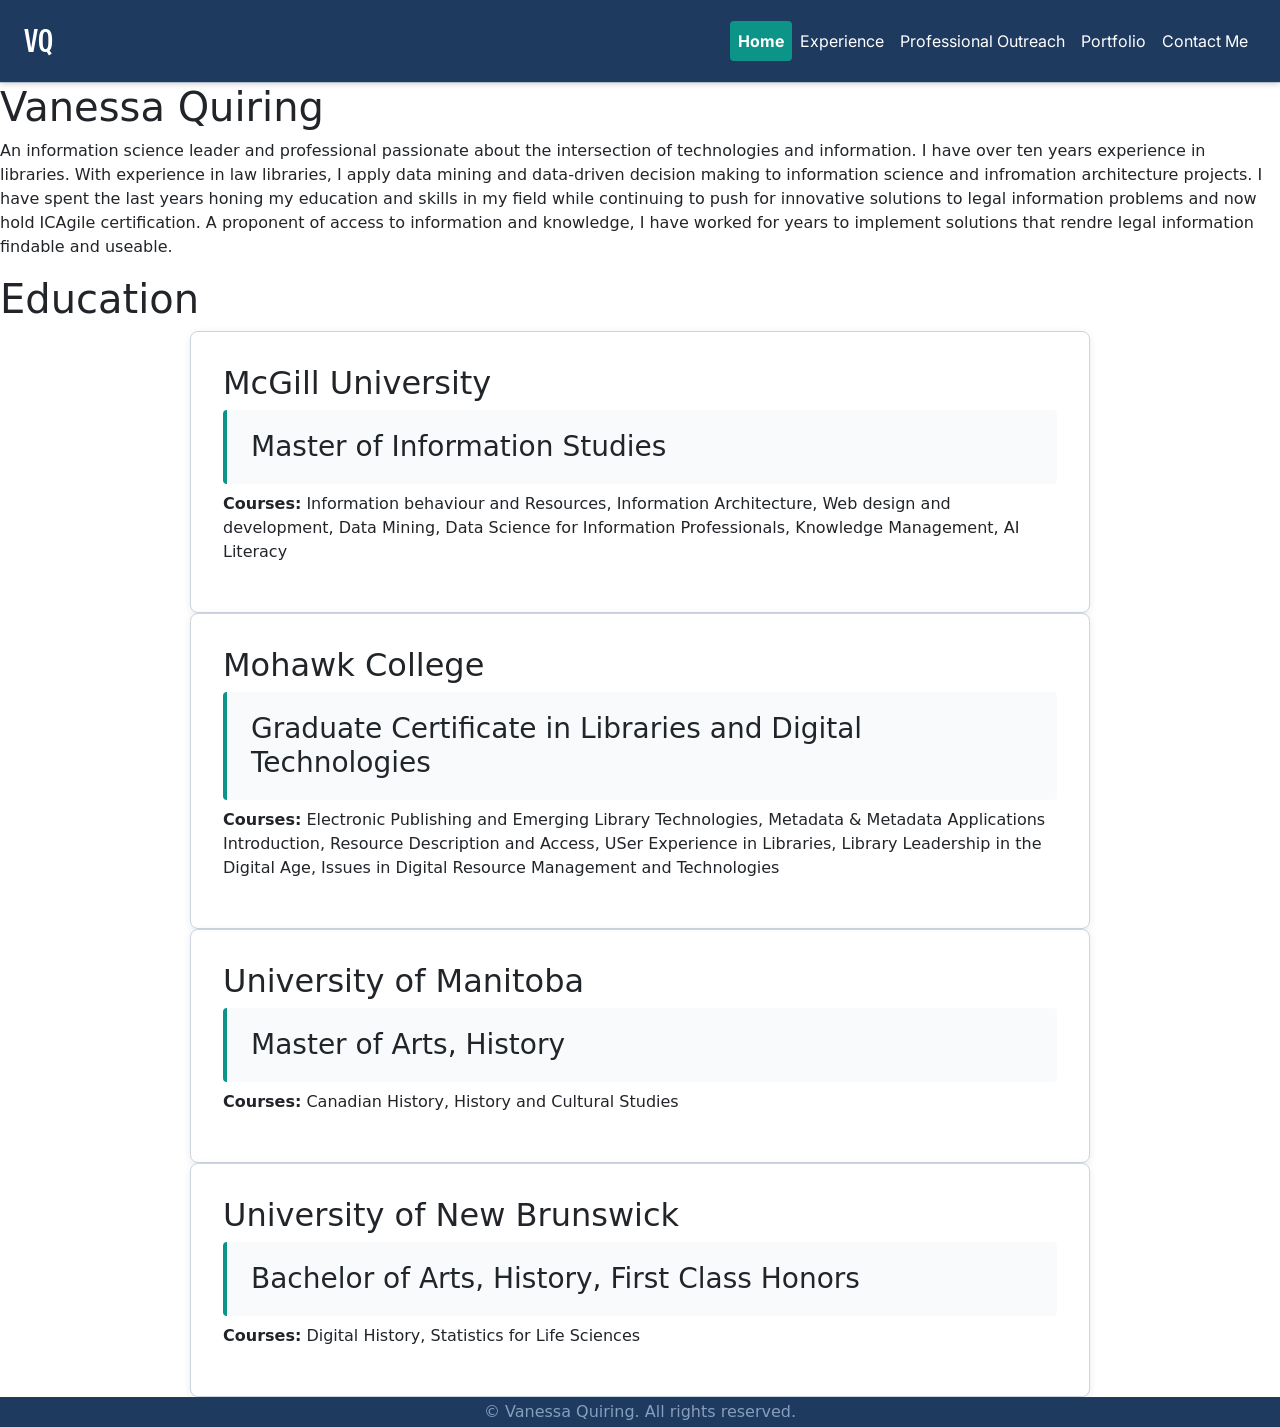
==== about.html @ 0965ce67 "Update about.html" ====
<!DOCTYPE html>
<html lang="en">
<head>
    <meta charset="utf-8">
    <meta name="viewport" content="width=device-width, initial-scale=1.0">
    <title>Vanessa Quiring</title>
    <!--link for bootstrap 5-->
    <link href="https://cdn.jsdelivr.net/npm/bootstrap@5.3.3/dist/css/bootstrap.min.css" rel="stylesheet">
    <link rel="stylesheet" href="../Assets/css/mystyle1.css">
    <link rel="preconnect" href="https://fonts.googleapis.com">
    <link rel="preconnect" href="https://fonts.gstatic.com" crossorigin>
    <link href="https://fonts.googleapis.com/css2?family=Special+Gothic+Condensed+One&display=swap" rel="stylesheet">
    <link href="https://fonts.googleapis.com/css2?family=Inter:wght@400;700&display=swap" rel="stylesheet">
</head>
<body class="main-body">
<!-- aria-label added in for accessibility readers-->
    <header class="header-bar">
  <nav class="navbar navbar-expand-lg navbar-dark main-navbar" aria-label="Main navigation">
    <!-- Logo and name -->
    <a class="navbar-brand navbar-name d-flex align-items-center" href="about.html">VQ</a>

    <!-- Toggle button for smaller screens to open hamburger menu-->
    <button class="navbar-toggler ms-auto" type="button"
            data-bs-toggle="collapse" data-bs-target="#navbarNav"
            aria-controls="navbarNav" aria-expanded="false"
            aria-label="Toggle navigation">
      <span class="navbar-toggler-icon"></span>
    </button>

    <!-- Navigation links -->
    <div class="collapse navbar-collapse" id="navbarNav">
      <ul class="navbar-nav ms-auto">
        <li class="nav-item">
          <a class="nav-link active" aria-current="page" href="about.html">Home</a>
        </li>
        <li class="nav-item">
          <a class="nav-link" href="experience.html">Experience</a>
        </li>
        <li class="nav-item">
          <a class="nav-link" href="professionaloutreach.html">Professional Outreach</a>
        </li>
        <li class="nav-item">
          <a class="nav-link" href="portfolio.html">Portfolio</a>
        </li>
        <li class="nav-item">
          <a class="nav-link" href="contact.html">Contact Me</a>
        </li>
      </ul>
    </div>
  </nav>
</header>
    <div class="main-text">
    <h1 class="section-title">Vanessa Quiring</h1>
    <div class="about">
        <p>An information science leader and professional passionate about the intersection of technologies and information. 
            I have over ten years experience in libraries. With experience in law libraries, I apply data mining and data-driven
            decision making to information science and infromation architecture projects. I have spent the last years honing my
            education and skills in my field while continuing to push for innovative solutions to legal information problems and now hold ICAgile certification. A proponent
            of access to information and knowledge, I have worked for years to implement solutions that rendre legal information findable
            and useable.
        </p>
    </div>
    <h1 class="section-title">Education</h1>
    <div class="chronology">
        <div class="chronology-item">
         <div class="chronology-content">
            <h2 class="institution">McGill University</h2>
            <div class="text-description">
                <h3 class="degree">Master of Information Studies</h3>
                <p class="courses">
                    <strong>Courses:</strong> Information behaviour and Resources, Information Architecture, Web design and development, Data Mining, Data Science for Information Professionals, Knowledge Management, AI Literacy
                </p>
            </div>
         </div>
    </div>
    <div class="chronology-item">
        <div class="chronology-content">
            <h2 class="institution">Mohawk College</h2>
            <div class="text-description">
                <h3 class="degree">Graduate Certificate in Libraries and Digital Technologies</h3>
                <p class="courses">
                    <strong>Courses:</strong> Electronic Publishing and Emerging Library Technologies, Metadata & Metadata Applications Introduction, Resource Description and Access, USer Experience in Libraries, Library Leadership in the Digital Age, Issues in Digital Resource Management and Technologies
                </p>
            </div>
        </div>
    </div>
    <div class="chronology-item">
        <div class="chronology-content">
            <h2 class="institution">University of Manitoba</h2>
            <div class="text-description">
                <h3 class="degree">Master of Arts, History</h3>
                <p class="courses">
                    <strong>Courses:</strong> Canadian History, History and Cultural Studies
            </div>
        </div>
    </div>
    <div class="chronology-item">
        <div class="chronology-content">
            <h2 class="institution">University of New Brunswick</h2>
            <div class="text-description">
                <h3 class="degree">Bachelor of Arts, History, First Class Honors</h3>
                <p class="courses">
                    <strong>Courses:</strong> Digital History, Statistics for Life Sciences
            </div>
        </div>
    </div>
    </div>
<!--Adding in a footer with a copyright mention-->
    <footer class="footer">© Vanessa Quiring. All rights reserved.</footer>
<!--bootstrap 5 bundle for JS so toggle works for hamburger menu--> 
    <script src="https://cdn.jsdelivr.net/npm/bootstrap@5.3.3/dist/js/bootstrap.bundle.min.js"></script>
</body>
</html>
---- Assets/css/mystyle1.css ----
/* To define the colours so it is easier to recall them throughhout the site if changes are made */

:root {
  --color-primary: #1E3A5F;
  --color-primary-dark: #11223A;
  --color-accent: #0D9488;
  --color-text: #0F172A;
  --color-muted: #879ebd;
  --color-bg: #F8FAFC;
  --color-bg-alt: rgb(176, 179, 184);
  --color-border: #CBD5E1;
  --color-white: #FFFFFF;

  --font-base: "Inter", sans-serif;
  --font-heading: "Special Gothic Condensed One", sans-serif;
}

/* Reset default browser spacing */
body {
  margin: 0;
  padding: 0
}

/* Main page wrapper */
.container {
  width: 80%;
  margin: 0, auto;
}


.header-bar {
  background-color: var(--color-bg);
  border-bottom: 1px solid var(--color-border);
}

/* Main navigation bar */
.main-navbar {
  background-color: var(--color-primary);
  padding: 0.75rem 1.5rem;
  box-shadow: 0 2px 6px rgba(15, 23, 42, 0.2);
}

/* Brand name */
.navbar-name {
  font-family: var(--font-heading);
  font-size: 2rem;
  letter-spacing: 0.01em;
  color: var(--color-white);
}

.navbar-name:hover {
  color: var(--color-accent);
}

/* Links */
.main-navbar .nav-link {
  font-family: var(--font-base);
  font-weight: 400;
  color: var(--color-white);
  padding: 0.5rem 1rem;
  border-radius: 4px;
  transition: background-color 0.2s ease, color 0.2s ease;
}

.main-navbar .nav-link:hover,
.main-navbar .nav-link:focus {
  background-color: var(--color-primary-dark);
  color: var(--color-white);
}

/* Current page */
.main-navbar .nav-link.active {
  background-color: var(--color-accent);
  color: var(--color-white);
  font-weight: 700;
}

/* Mobile menu button */
.main-navbar .navbar-toggler {
  border-color: rgba(255, 255, 255, 0.5);
}

.main-navbar .navbar-toggler-icon {
  filter: invert(1);
}

/* Trying to alternate the colours on the sections throughout the site */
section {
  background-color: var(--color-bg);
  color: var(--color-text);
  padding: 4rem 0;
}

section:nth-of-type(even) {
  background-color: var(--color-bg-alt);
}

/* Chronology container */
.chronology-item {
  display: flex;
  flex-direction: column;
  gap: 1.5rem;
  max-width: 900px;
  margin: 0 auto;
  padding: 2rem;
  background-color: var(--color-white);
  border: 1px solid var(--color-border);
  border-radius: 8px;
  box-shadow: 0 2px 8px rgba(15, 23, 42, 0.08);
}

.degree {
  padding: 1.25rem 1.5rem;
  background-color: var(--color-bg);
  border-left: 4px solid var(--color-accent);
  border-radius: 4px;
}
.footer {
  text-align: center;
  padding: 3px;
  background-color: var(--color-primary);
  color: var(--color-muted);
}
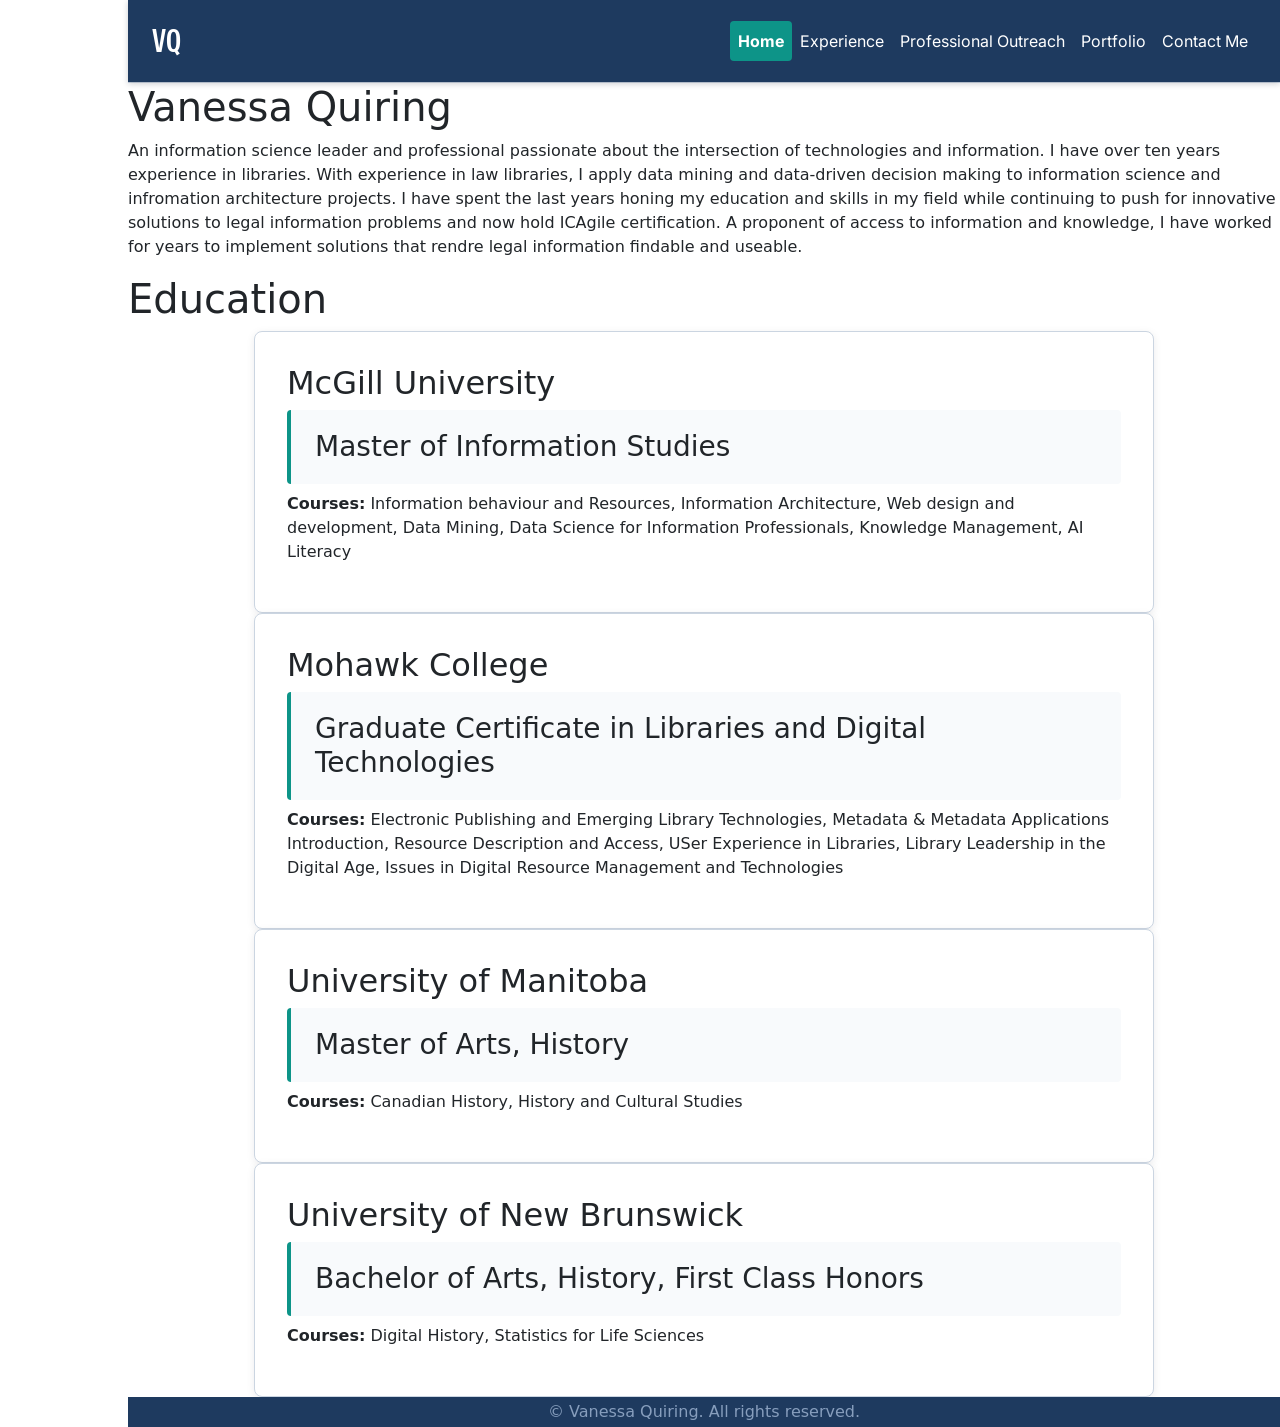
==== commit c807cc5c: "Update about.html" ====
--- a/about.html
+++ b/about.html
@@ -15,28 +15,28 @@
 <body class="main-body">
 <!-- aria-label added in for accessibility readers-->
     <header class="header-bar">
-  <nav class="navbar navbar-expand-lg navbar-dark main-navbar" aria-label="Main navigation">
+    <nav class="navbar navbar-expand-lg navbar-dark main-navbar" aria-label="Main navigation">
     <!-- Logo and name -->
-    <a class="navbar-brand navbar-name d-flex align-items-center" href="about.html">VQ</a>
+     <a class="navbar-brand navbar-name d-flex align-items-center" href="about.html">VQ</a>
 
     <!-- Toggle button for smaller screens to open hamburger menu-->
-    <button class="navbar-toggler ms-auto" type="button"
+        <button class="navbar-toggler ms-auto" type="button"
             data-bs-toggle="collapse" data-bs-target="#navbarNav"
             aria-controls="navbarNav" aria-expanded="false"
             aria-label="Toggle navigation">
-      <span class="navbar-toggler-icon"></span>
-    </button>
+         <span class="navbar-toggler-icon"></span>
+        </button>
 
     <!-- Navigation links -->
-    <div class="collapse navbar-collapse" id="navbarNav">
-      <ul class="navbar-nav ms-auto">
-        <li class="nav-item">
-          <a class="nav-link active" aria-current="page" href="about.html">Home</a>
-        </li>
-        <li class="nav-item">
-          <a class="nav-link" href="experience.html">Experience</a>
-        </li>
-        <li class="nav-item">
+        <div class="collapse navbar-collapse" id="navbarNav">
+        <ul class="navbar-nav ms-auto">
+          <li class="nav-item">
+            <a class="nav-link active" aria-current="page" href="about.html">Home</a>
+            </li>
+            <li class="nav-item">
+             <a class="nav-link" href="experience.html">Experience</a>
+            </li>
+            <li class="nav-item">
           <a class="nav-link" href="professionaloutreach.html">Professional Outreach</a>
         </li>
         <li class="nav-item">
@@ -50,31 +50,31 @@
   </nav>
 </header>
     <div class="main-text">
-    <h1 class="section-title">Vanessa Quiring</h1>
-    <div class="about">
-        <p>An information science leader and professional passionate about the intersection of technologies and information. 
+        <h1 class="section-title">Vanessa Quiring</h1>
+        <div class="about">
+         <p>An information science leader and professional passionate about the intersection of technologies and information. 
             I have over ten years experience in libraries. With experience in law libraries, I apply data mining and data-driven
             decision making to information science and infromation architecture projects. I have spent the last years honing my
             education and skills in my field while continuing to push for innovative solutions to legal information problems and now hold ICAgile certification. A proponent
             of access to information and knowledge, I have worked for years to implement solutions that rendre legal information findable
             and useable.
-        </p>
-    </div>
-    <h1 class="section-title">Education</h1>
-    <div class="chronology">
-        <div class="chronology-item">
-         <div class="chronology-content">
-            <h2 class="institution">McGill University</h2>
-            <div class="text-description">
+         </p>
+        </div>
+        <h1 class="section-title">Education</h1>
+        <div class="chronology">
+            <div class="chronology-item">
+             <div class="chronology-content">
+             <h2 class="institution">McGill University</h2>
+                <div class="text-description">
                 <h3 class="degree">Master of Information Studies</h3>
-                <p class="courses">
+                    <p class="courses">
                     <strong>Courses:</strong> Information behaviour and Resources, Information Architecture, Web design and development, Data Mining, Data Science for Information Professionals, Knowledge Management, AI Literacy
-                </p>
+                    </p>
+                </div>
+             </div>
             </div>
-         </div>
-    </div>
-    <div class="chronology-item">
-        <div class="chronology-content">
+            <div class="chronology-item">
+             <div class="chronology-content">
             <h2 class="institution">Mohawk College</h2>
             <div class="text-description">
                 <h3 class="degree">Graduate Certificate in Libraries and Digital Technologies</h3>
@@ -103,7 +103,7 @@
                     <strong>Courses:</strong> Digital History, Statistics for Life Sciences
             </div>
         </div>
-    </div>
+        </div>
     </div>
 <!--Adding in a footer with a copyright mention-->
     <footer class="footer">© Vanessa Quiring. All rights reserved.</footer>
--- a/Assets/css/mystyle1.css
+++ b/Assets/css/mystyle1.css
@@ -27,6 +27,10 @@
   margin: 0, auto;
 }
 
+.main-body {
+  width:auto;
+  margin-left: 10%;
+}
 
 .header-bar {
   background-color: var(--color-bg);
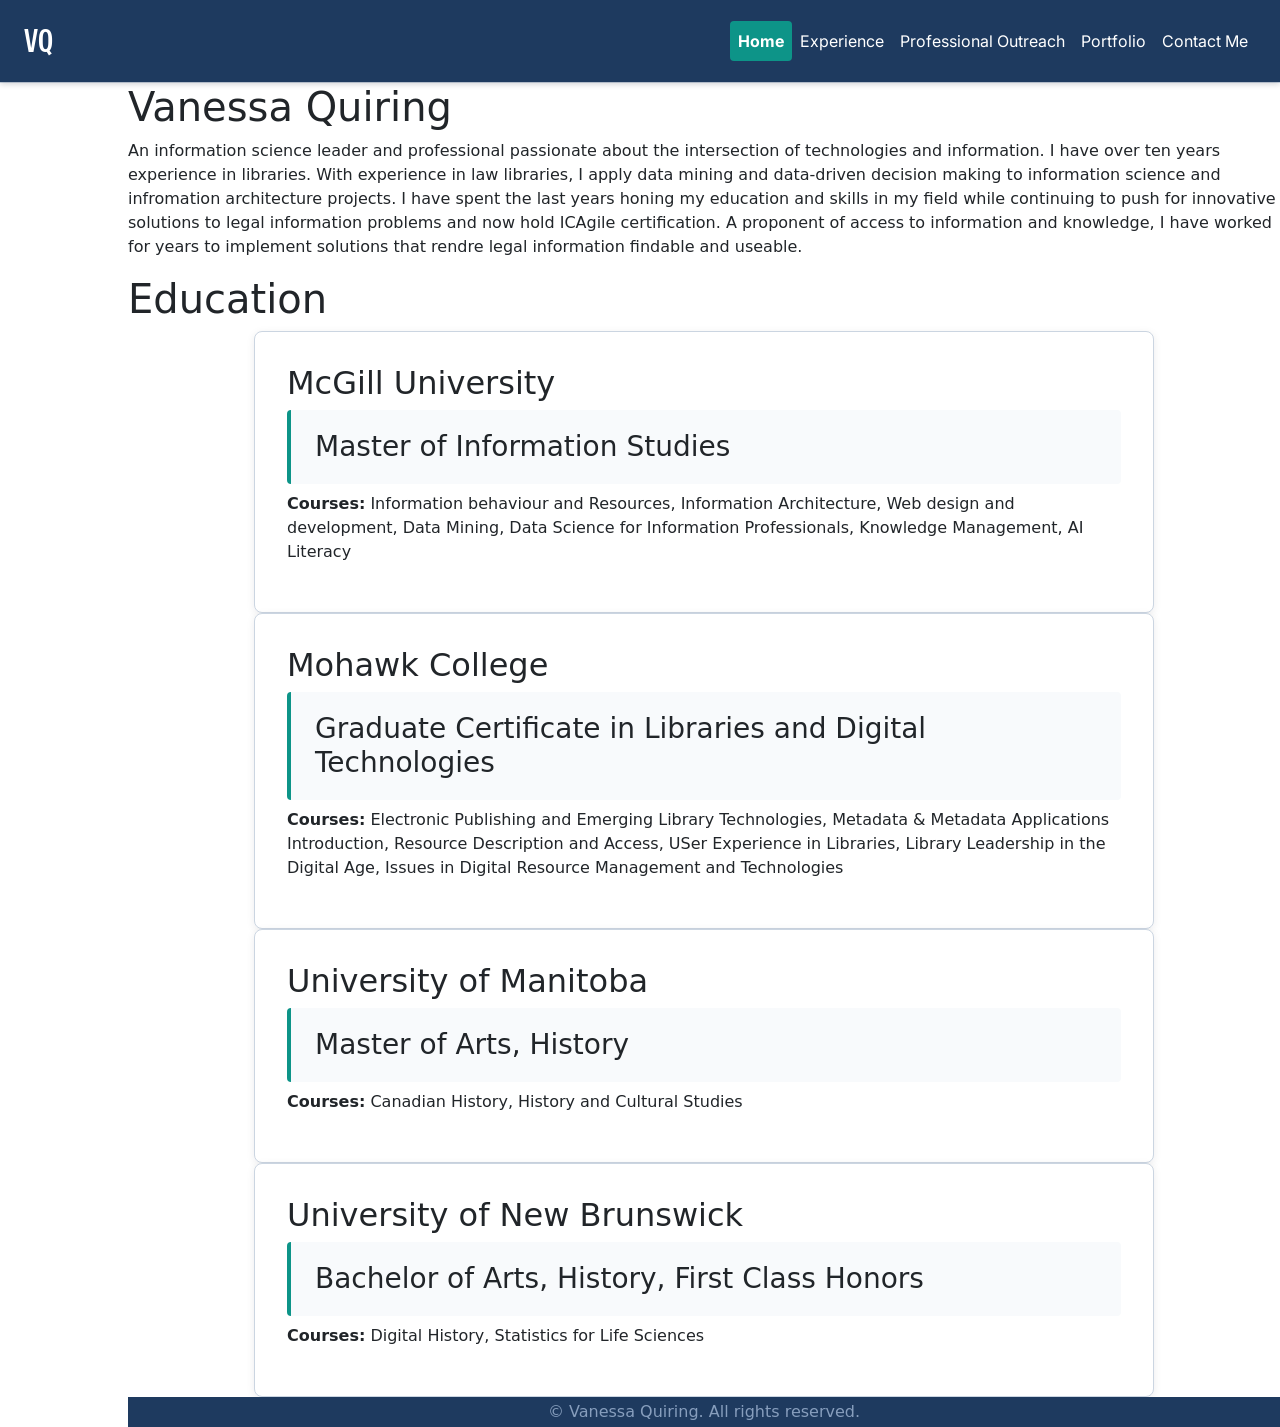
==== commit 2eb8e29b: "Update about.html" ====
--- a/about.html
+++ b/about.html
@@ -12,9 +12,9 @@
     <link href="https://fonts.googleapis.com/css2?family=Special+Gothic+Condensed+One&display=swap" rel="stylesheet">
     <link href="https://fonts.googleapis.com/css2?family=Inter:wght@400;700&display=swap" rel="stylesheet">
 </head>
-<body class="main-body">
+<body>
 <!-- aria-label added in for accessibility readers-->
-    <header class="header-bar">
+<header class="header-bar">
     <nav class="navbar navbar-expand-lg navbar-dark main-navbar" aria-label="Main navigation">
     <!-- Logo and name -->
      <a class="navbar-brand navbar-name d-flex align-items-center" href="about.html">VQ</a>
@@ -49,33 +49,33 @@
     </div>
   </nav>
 </header>
-    <div class="main-text">
-        <h1 class="section-title">Vanessa Quiring</h1>
-        <div class="about">
-         <p>An information science leader and professional passionate about the intersection of technologies and information. 
+<div class="main-text">
+    <h1 class="section-title">Vanessa Quiring</h1>
+    <div class="about">
+        <p>An information science leader and professional passionate about the intersection of technologies and information. 
             I have over ten years experience in libraries. With experience in law libraries, I apply data mining and data-driven
             decision making to information science and infromation architecture projects. I have spent the last years honing my
             education and skills in my field while continuing to push for innovative solutions to legal information problems and now hold ICAgile certification. A proponent
             of access to information and knowledge, I have worked for years to implement solutions that rendre legal information findable
             and useable.
          </p>
-        </div>
-        <h1 class="section-title">Education</h1>
+    </div>
+    <h1 class="section-title">Education</h1>
         <div class="chronology">
             <div class="chronology-item">
-             <div class="chronology-content">
-             <h2 class="institution">McGill University</h2>
+            <div class="chronology-content">
+            <h2 class="institution">McGill University</h2>
                 <div class="text-description">
-                <h3 class="degree">Master of Information Studies</h3>
-                    <p class="courses">
+            <h3 class="degree">Master of Information Studies</h3>
+            <p class="courses">
                     <strong>Courses:</strong> Information behaviour and Resources, Information Architecture, Web design and development, Data Mining, Data Science for Information Professionals, Knowledge Management, AI Literacy
-                    </p>
+            </p>
                 </div>
-             </div>
             </div>
-            <div class="chronology-item">
-             <div class="chronology-content">
-            <h2 class="institution">Mohawk College</h2>
+        </div>
+    <div class="chronology-item">
+        <div class="chronology-content">
+        <h2 class="institution">Mohawk College</h2>
             <div class="text-description">
                 <h3 class="degree">Graduate Certificate in Libraries and Digital Technologies</h3>
                 <p class="courses">
@@ -91,6 +91,7 @@
                 <h3 class="degree">Master of Arts, History</h3>
                 <p class="courses">
                     <strong>Courses:</strong> Canadian History, History and Cultural Studies
+                </p>
             </div>
         </div>
     </div>
@@ -101,10 +102,12 @@
                 <h3 class="degree">Bachelor of Arts, History, First Class Honors</h3>
                 <p class="courses">
                     <strong>Courses:</strong> Digital History, Statistics for Life Sciences
+                </p>
             </div>
         </div>
-        </div>
     </div>
+
+</div>
 <!--Adding in a footer with a copyright mention-->
     <footer class="footer">© Vanessa Quiring. All rights reserved.</footer>
 <!--bootstrap 5 bundle for JS so toggle works for hamburger menu--> 
--- a/Assets/css/mystyle1.css
+++ b/Assets/css/mystyle1.css
@@ -23,11 +23,11 @@
 
 /* Main page wrapper */
 .container {
-  width: 80%;
+  width: fit-content;
   margin: 0, auto;
 }
 
-.main-body {
+.main-text {
   width:auto;
   margin-left: 10%;
 }
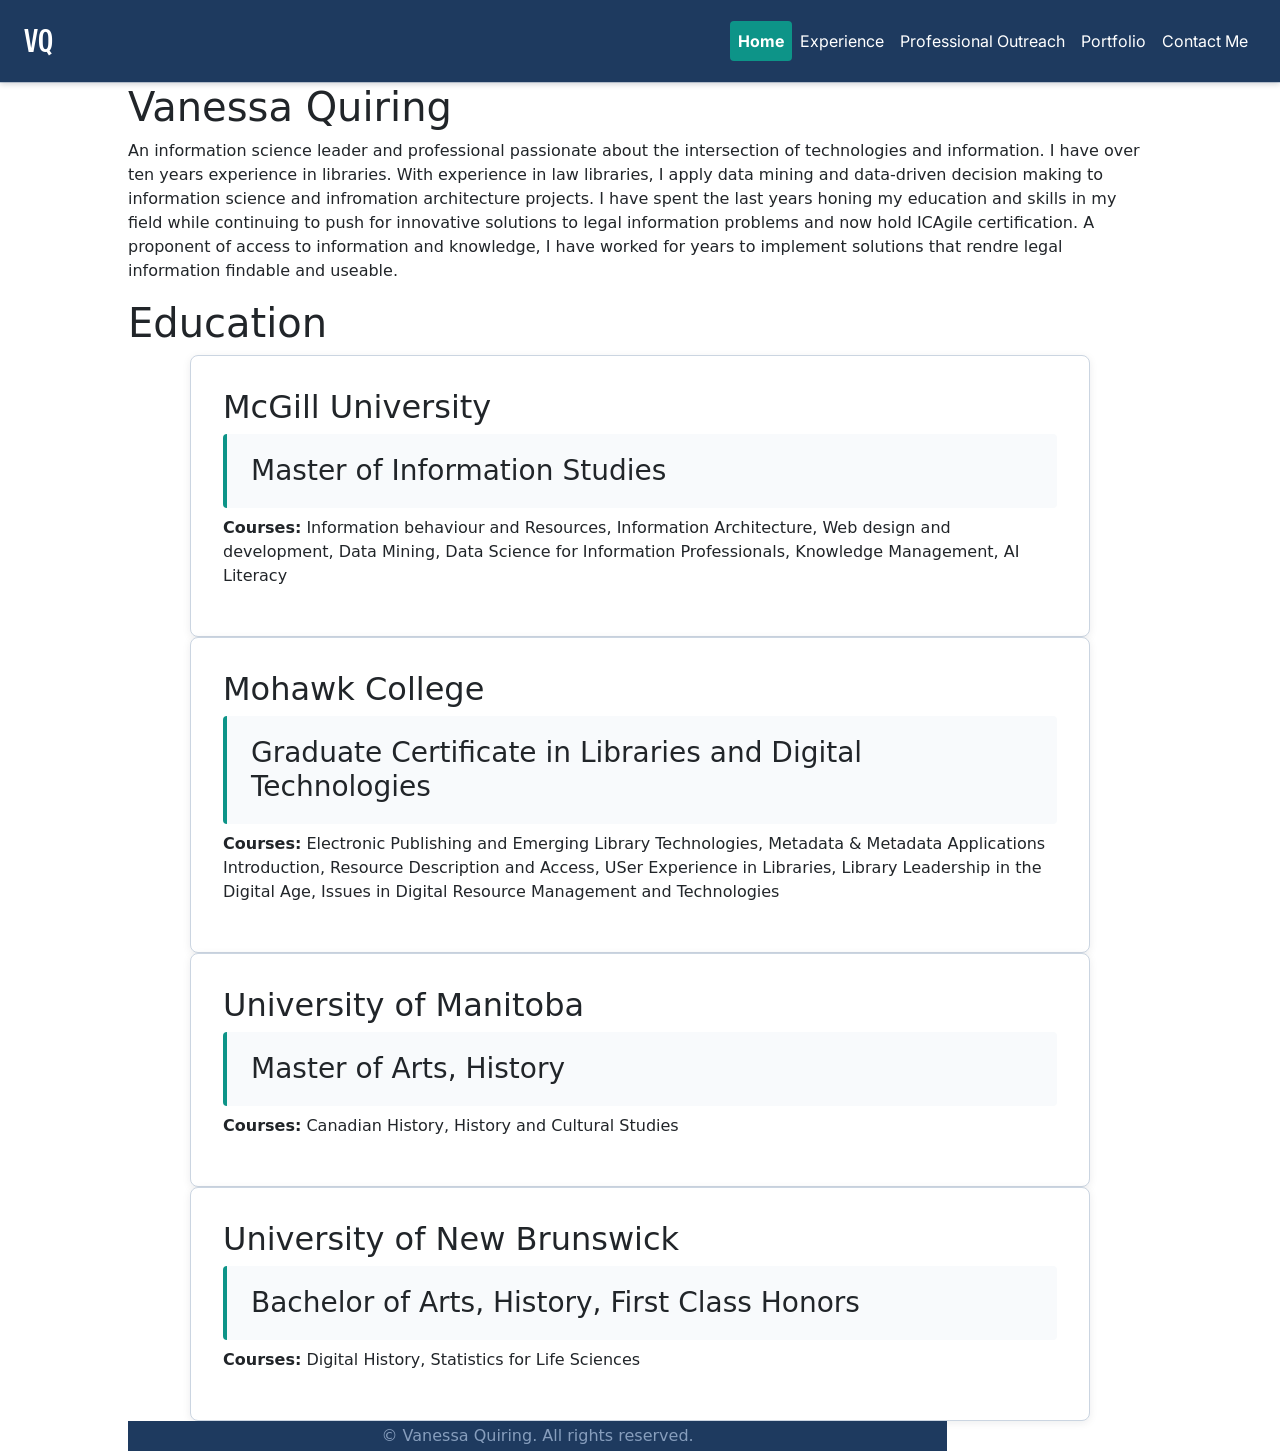
==== commit c94c5901: "Update about.html" ====
--- a/about.html
+++ b/about.html
@@ -109,7 +109,7 @@
 
 </div>
 <!--Adding in a footer with a copyright mention-->
-    <footer class="footer">© Vanessa Quiring. All rights reserved.</footer>
+<footer class="footer">© Vanessa Quiring. All rights reserved.</footer>
 <!--bootstrap 5 bundle for JS so toggle works for hamburger menu--> 
     <script src="https://cdn.jsdelivr.net/npm/bootstrap@5.3.3/dist/js/bootstrap.bundle.min.js"></script>
 </body>
--- a/Assets/css/mystyle1.css
+++ b/Assets/css/mystyle1.css
@@ -23,13 +23,13 @@
 
 /* Main page wrapper */
 .container {
-  width: fit-content;
+  width: 80%;
   margin: 0, auto;
 }
 
 .main-text {
-  width:auto;
   margin-left: 10%;
+  margin-right: 10%
 }
 
 .header-bar {
@@ -120,6 +120,7 @@
   border-radius: 4px;
 }
 .footer {
+  width: 80%;
   text-align: center;
   padding: 3px;
   background-color: var(--color-primary);
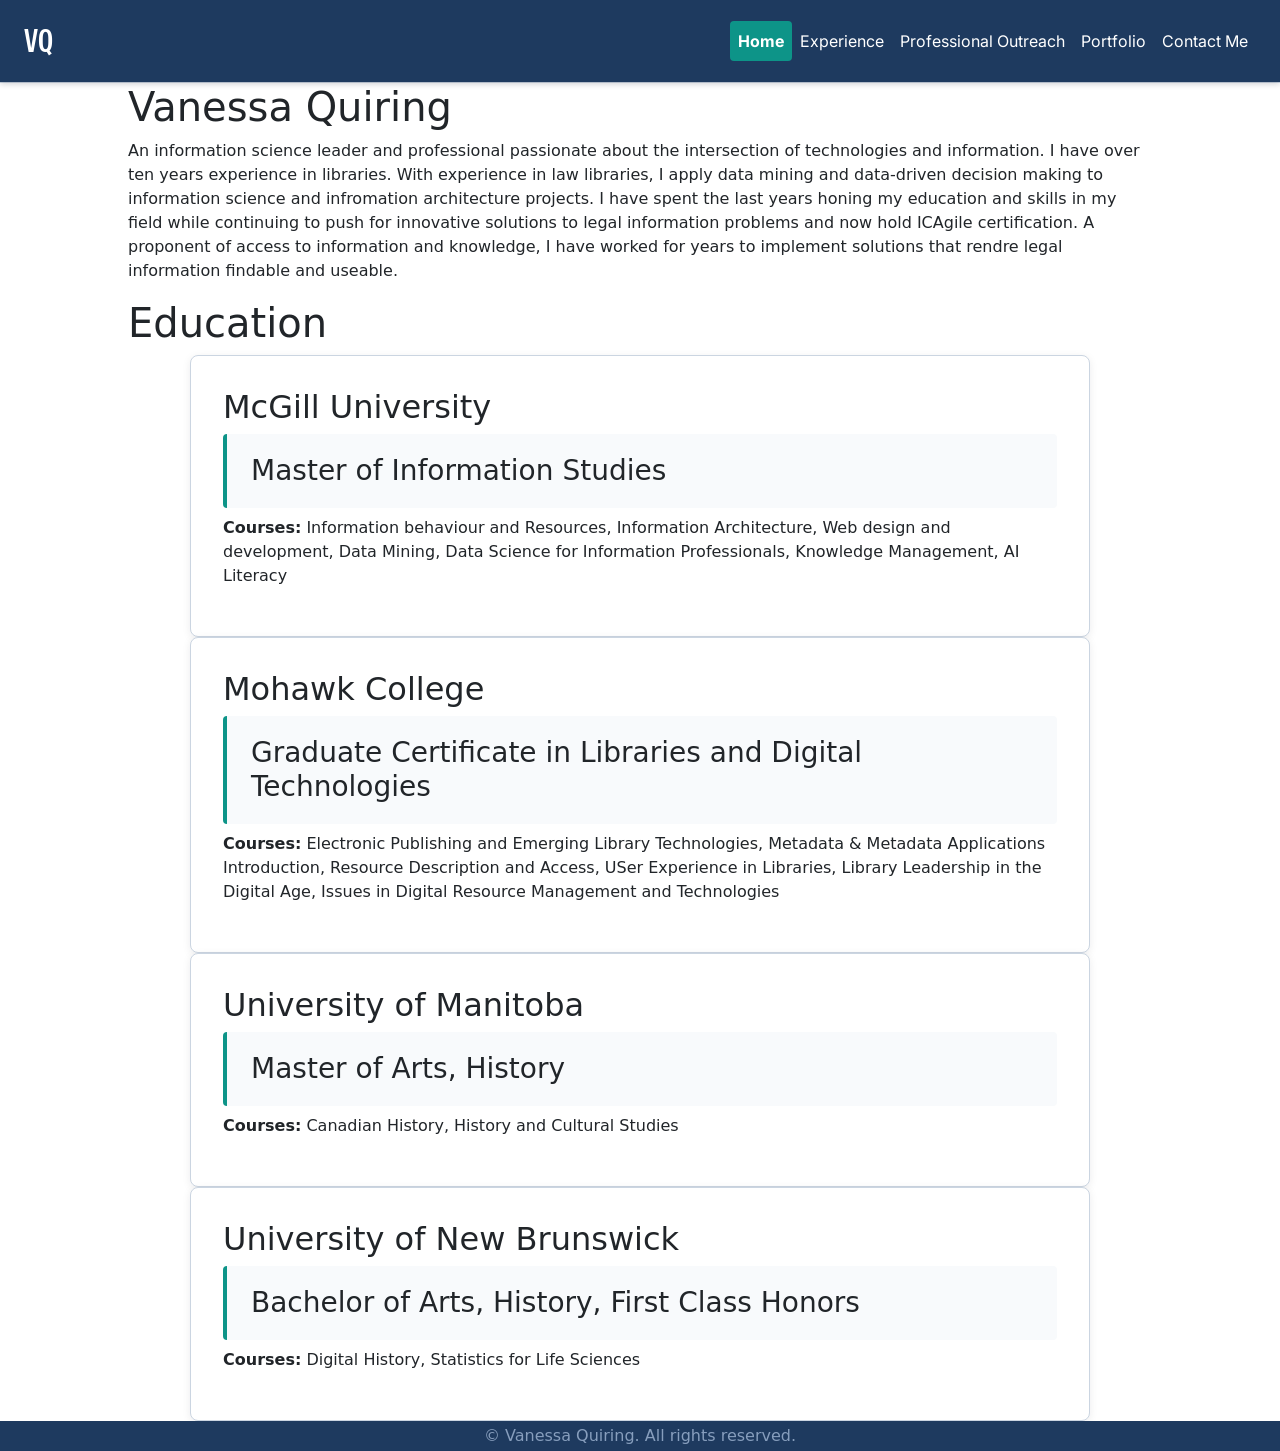
==== commit a45ad510: "Update about.html" ====
--- a/about.html
+++ b/about.html
@@ -49,7 +49,7 @@
     </div>
   </nav>
 </header>
-<div class="main-text">
+<main class="main-text">
     <h1 class="section-title">Vanessa Quiring</h1>
     <div class="about">
         <p>An information science leader and professional passionate about the intersection of technologies and information. 
@@ -106,8 +106,7 @@
             </div>
         </div>
     </div>
-
-</div>
+</main>
 <!--Adding in a footer with a copyright mention-->
 <footer class="footer">© Vanessa Quiring. All rights reserved.</footer>
 <!--bootstrap 5 bundle for JS so toggle works for hamburger menu--> 
--- a/Assets/css/mystyle1.css
+++ b/Assets/css/mystyle1.css
@@ -120,7 +120,6 @@
   border-radius: 4px;
 }
 .footer {
-  width: 80%;
   text-align: center;
   padding: 3px;
   background-color: var(--color-primary);
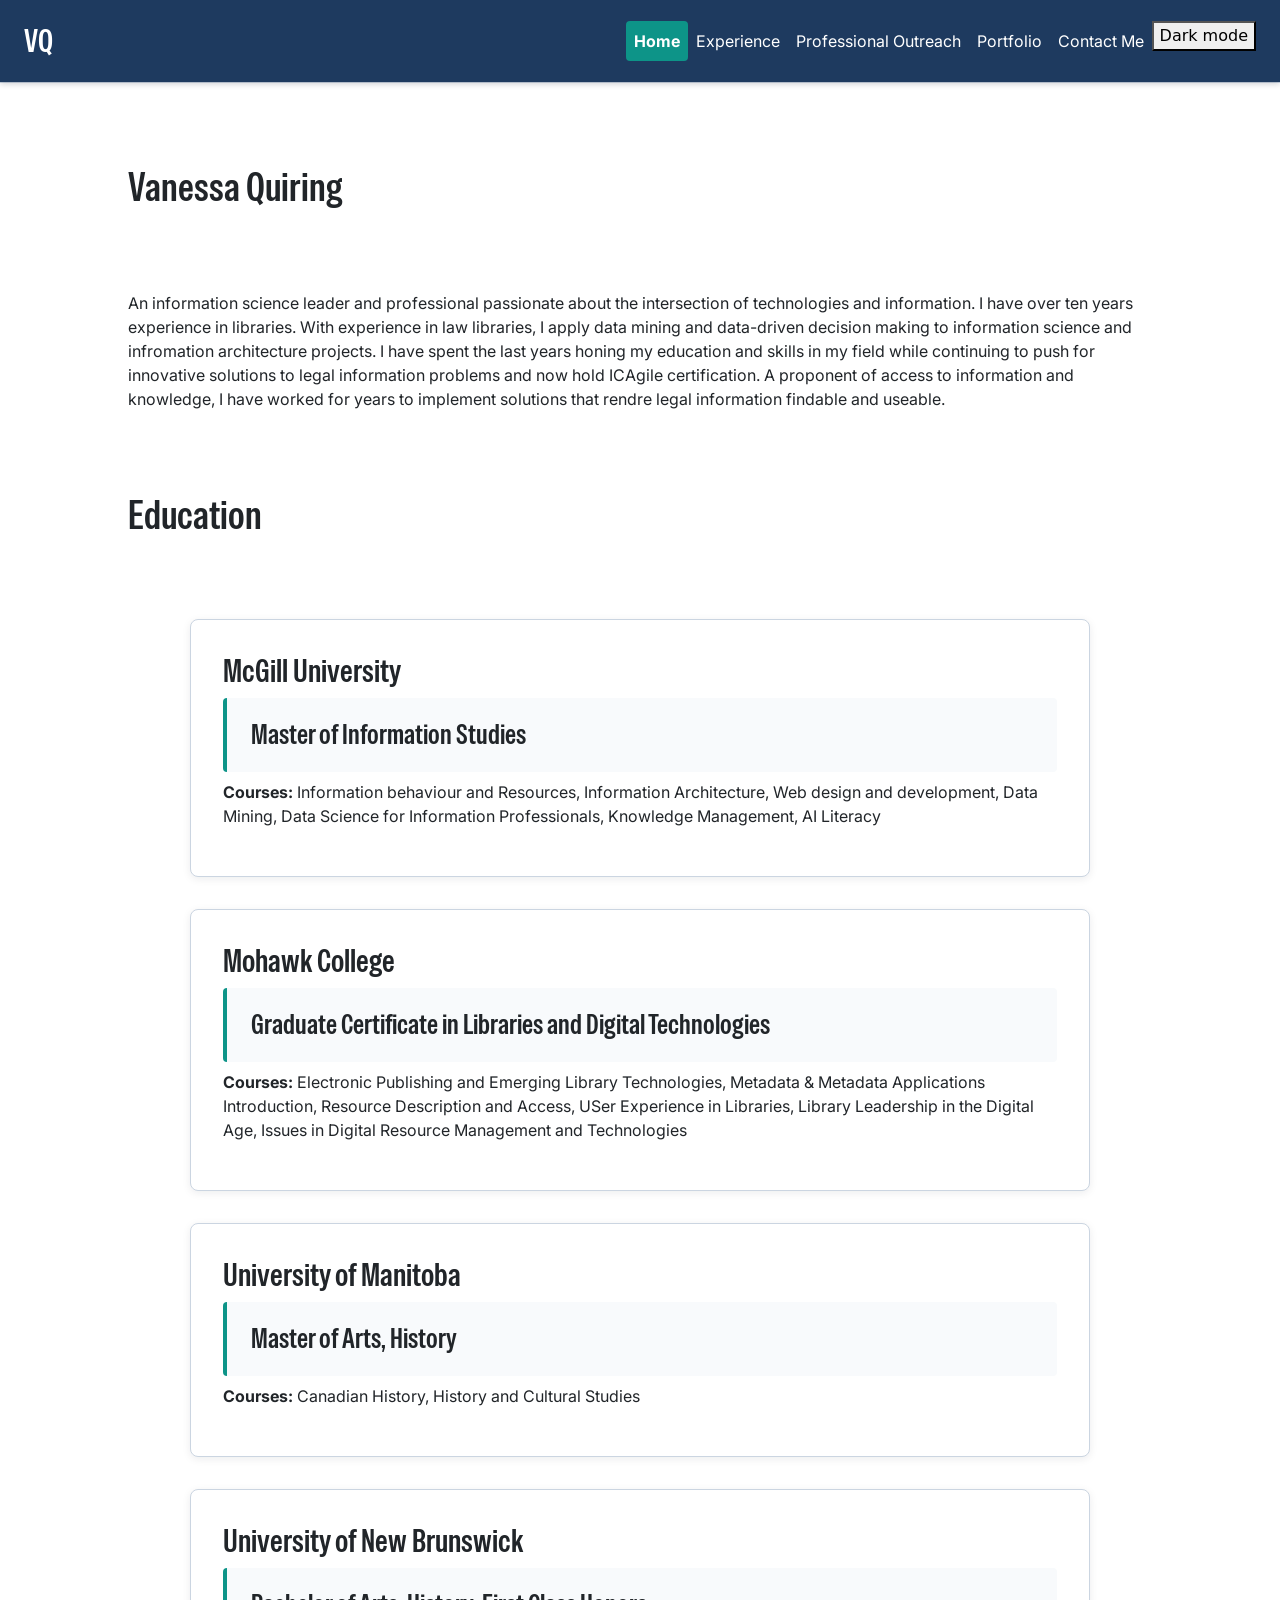
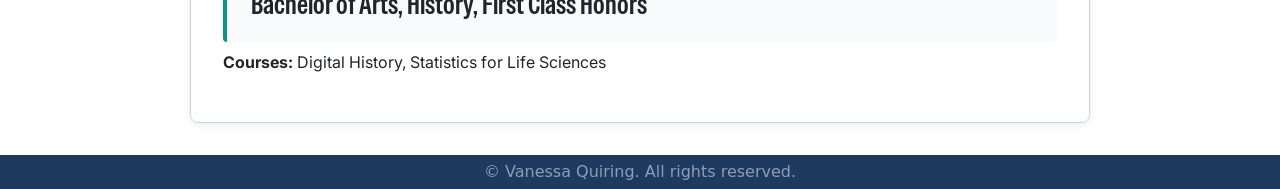
==== commit 667c7abb: "Update about.html" ====
--- a/about.html
+++ b/about.html
@@ -44,6 +44,9 @@
         </li>
         <li class="nav-item">
           <a class="nav-link" href="contact.html">Contact Me</a>
+        <li>
+            <button onclick="myFunction()">Dark mode</button>
+        </li>
         </li>
       </ul>
     </div>
@@ -111,5 +114,9 @@
 <footer class="footer">© Vanessa Quiring. All rights reserved.</footer>
 <!--bootstrap 5 bundle for JS so toggle works for hamburger menu--> 
     <script src="https://cdn.jsdelivr.net/npm/bootstrap@5.3.3/dist/js/bootstrap.bundle.min.js"></script>
+    <script>function myFunction() {
+   var element = document.body;
+   element.classList.toggle("dark-mode");
+    }</script>
 </body>
 </html>
--- a/Assets/css/mystyle1.css
+++ b/Assets/css/mystyle1.css
@@ -21,11 +21,6 @@
   padding: 0
 }
 
-/* Main page wrapper */
-.container {
-  width: 80%;
-  margin: 0, auto;
-}
 
 .main-text {
   margin-left: 10%;
@@ -119,9 +114,60 @@
   border-left: 4px solid var(--color-accent);
   border-radius: 4px;
 }
+
 .footer {
   text-align: center;
-  padding: 3px;
+  padding: 5px;
   background-color: var(--color-primary);
   color: var(--color-muted);
-}+}
+.section-title {
+  margin-top: 5rem;
+  margin-bottom: 5rem;
+}
+.chronology-item {
+  margin-bottom: 2rem;
+}
+.container {
+  display: grid;
+  grid-template-columns: auto auto auto;
+  background-color: dodgerblue;
+  padding: 10px;
+}
+.container div {
+  background-color: #f1f1f1;
+  border: 1px solid black;
+  padding: 10px;
+  font-size: 30px;
+  text-align: center;
+}
+
+p {
+  font-family: var(--font-base);
+}
+
+h1,
+h2,
+h3 {
+  font-family: var(--font-heading);
+}
+/* Make sure that padding behaves as expected */
+* {box-sizing:border-box}
+
+/* Container for skill bars */
+.container-skills {
+  width: 100%; /* Full width */
+  background-color: #ddd; /* Grey background */
+}
+
+.skills {
+  text-align: right; /* Right-align text */
+  padding-top: 10px; /* Add top padding */
+  padding-bottom: 10px; /* Add bottom padding */
+  color: white; /* White text color */
+}
+
+.html {width: 60%; background-color: #04AA6D;} /* Green */
+.css {width: 80%; background-color: #2196F3;} /* Blue */
+.js {width: 65%; background-color: #f44336;} /* Red */
+.php {width: 60%; background-color: #808080;} /* Dark Grey */
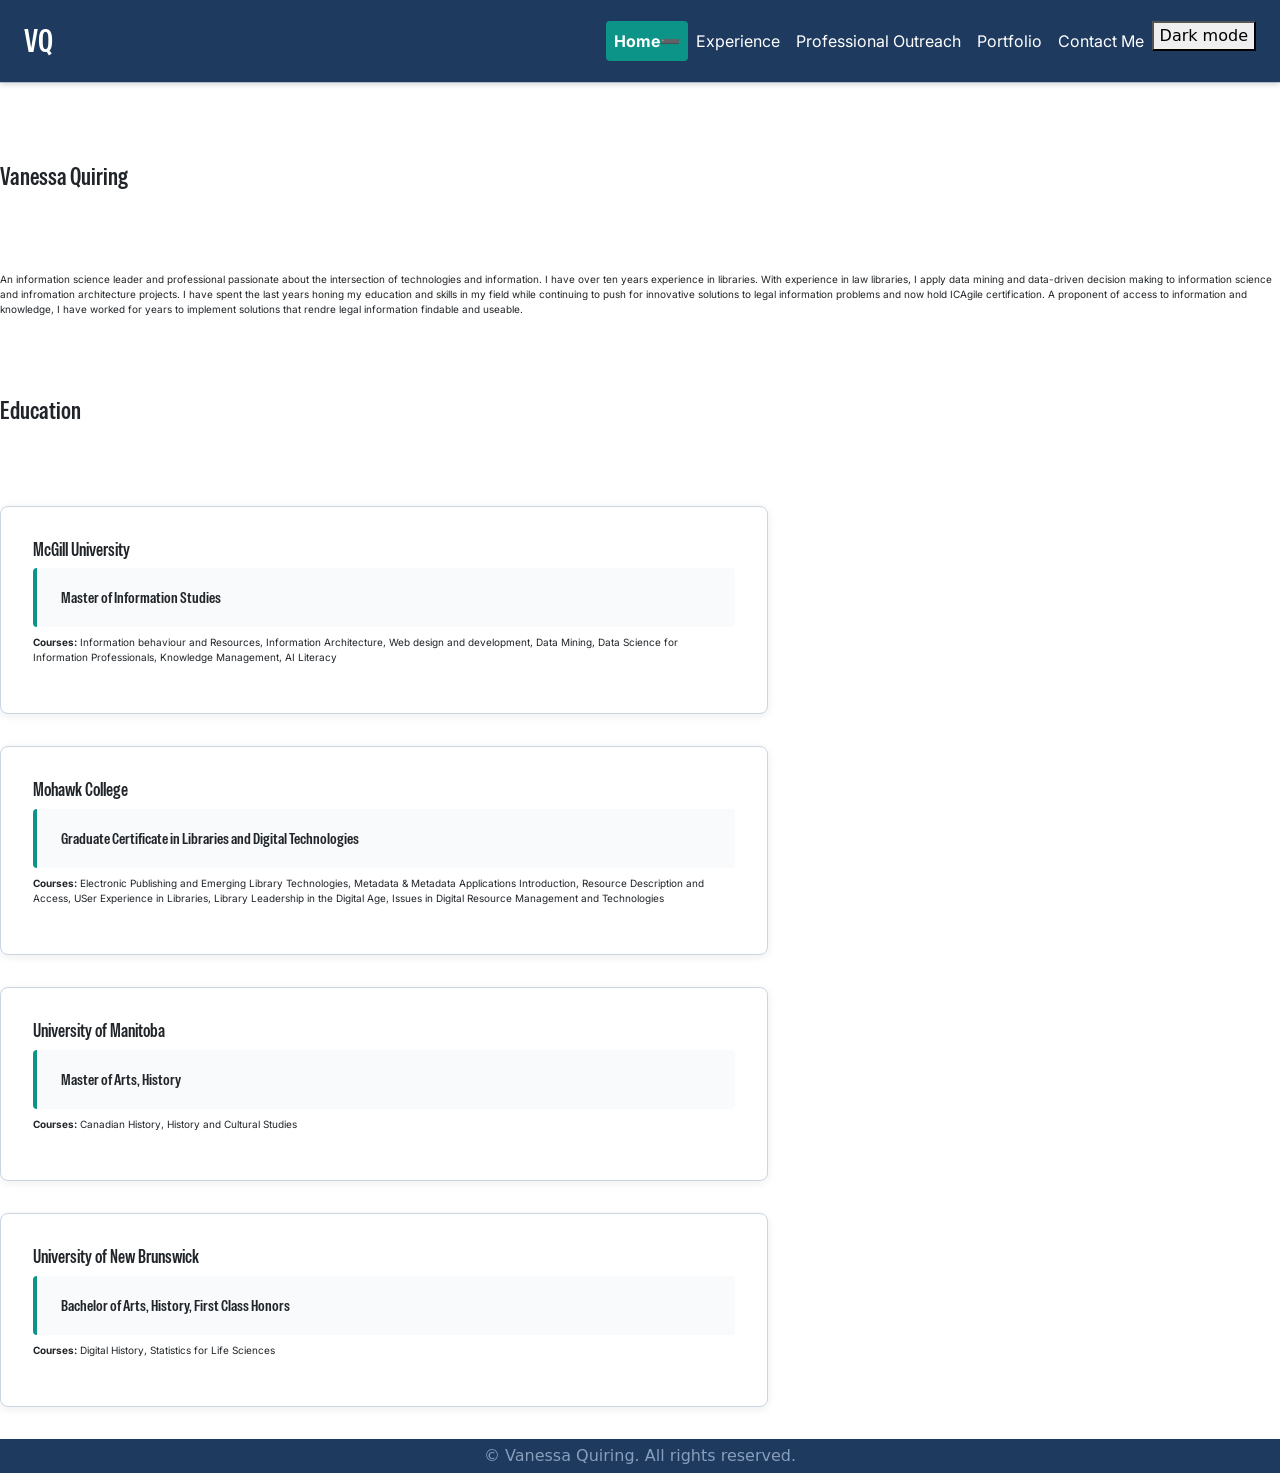
==== commit 86df3775: "Update about.html" ====
--- a/about.html
+++ b/about.html
@@ -52,7 +52,7 @@
     </div>
   </nav>
 </header>
-<main class="main-text">
+<main class="content-wrapper">
     <h1 class="section-title">Vanessa Quiring</h1>
     <div class="about">
         <p>An information science leader and professional passionate about the intersection of technologies and information. 
--- a/Assets/css/mystyle1.css
+++ b/Assets/css/mystyle1.css
@@ -7,24 +7,40 @@
   --color-text: #0F172A;
   --color-muted: #879ebd;
   --color-bg: #F8FAFC;
-  --color-bg-alt: rgb(176, 179, 184);
+  --color-bg-alt: #43689a;
   --color-border: #CBD5E1;
   --color-white: #FFFFFF;
 
+  
+
   --font-base: "Inter", sans-serif;
   --font-heading: "Special Gothic Condensed One", sans-serif;
-}
+
+  
+.theme-a {
+  background: var(--color-bg);
+  color: var(--color-primary);
+}
+@media (prefers-color-scheme: dark) {
+  .theme-a.adaptive {
+    background: black;
+    color: var(--color-primary-dark);
+    outline: 5px dashed black;
+  }
+}
+}
+root.dark-mode
+  
 
 /* Reset default browser spacing */
 body {
   margin: 0;
-  padding: 0
-}
-
+  padding: 0;
+}
 
 .main-text {
-  margin-left: 10%;
-  margin-right: 10%
+  max-width: 80%;
+  padding: 20px;
 }
 
 .header-bar {
@@ -94,18 +110,18 @@
   background-color: var(--color-bg-alt);
 }
 
-/* Chronology container */
+/* Chronology container  in order to list education and work experience in similar box layout.*/
 .chronology-item {
   display: flex;
   flex-direction: column;
   gap: 1.5rem;
-  max-width: 900px;
-  margin: 0 auto;
+  max-width: 60%;
   padding: 2rem;
   background-color: var(--color-white);
   border: 1px solid var(--color-border);
   border-radius: 8px;
   box-shadow: 0 2px 8px rgba(15, 23, 42, 0.08);
+  margin-bottom: 2rem;
 }
 
 .degree {
@@ -125,18 +141,21 @@
   margin-top: 5rem;
   margin-bottom: 5rem;
 }
-.chronology-item {
-  margin-bottom: 2rem;
-}
+
+.about {
+  margin-top: 5rem;
+  margin-bottom: 5rem;
+}
+
 .container {
   display: grid;
   grid-template-columns: auto auto auto;
-  background-color: dodgerblue;
+  background-color: var(--color-primary);
   padding: 10px;
 }
 .container div {
   background-color: #f1f1f1;
-  border: 1px solid black;
+  border: 1px solid --color-primary;
   padding: 10px;
   font-size: 30px;
   text-align: center;
@@ -144,6 +163,7 @@
 
 p {
   font-family: var(--font-base);
+  font-size: 10px;
 }
 
 h1,
@@ -151,23 +171,170 @@
 h3 {
   font-family: var(--font-heading);
 }
-/* Make sure that padding behaves as expected */
-* {box-sizing:border-box}
+
+h1 {font-size: 24px;
+}
+
+h2 {font-size: 18px;}
+
+h3 {font-size: 16px;}
+
+h4 {font-size: 14px;}
+
+
 
 /* Container for skill bars */
 .container-skills {
   width: 100%; /* Full width */
-  background-color: #ddd; /* Grey background */
+  background-color: var(--color-bg);
+
 }
 
 .skills {
   text-align: right; /* Right-align text */
-  padding-top: 10px; /* Add top padding */
-  padding-bottom: 10px; /* Add bottom padding */
-  color: white; /* White text color */
-}
-
-.html {width: 60%; background-color: #04AA6D;} /* Green */
-.css {width: 80%; background-color: #2196F3;} /* Blue */
-.js {width: 65%; background-color: #f44336;} /* Red */
-.php {width: 60%; background-color: #808080;} /* Dark Grey */+  padding-top: 2px; /* Add top padding */
+  padding-bottom: 2px; /* Add bottom padding */
+  color: black; /* White text color */
+}
+
+.html {width: 60%; background-color: var(--color-accent);} /* Green */
+.css {width: 80%; background-color: var(--color-accent);} /* Blue */
+.js {width: 65%; background-color: var(--color-accent);} /* Red */
+.php {width: 60%; background-color: var(--color-primary);} /* Dark Grey */
+
+* {
+  box-sizing: border-box;
+}
+
+/* Style inputs for forms*/
+input[type=text], select, textarea {
+  width: 100%;
+  padding: 12px;
+  border: 1px solid #ccc;
+  margin-top: 6px;
+  margin-bottom: 16px;
+  resize: vertical;
+}
+
+input[type=submit] {
+  background-color: var(--color-primary);
+  color: white;
+  padding: 12px 20px;
+  border: none;
+  cursor: pointer;
+}
+
+input[type=submit]:hover {
+  background-color: var(--color-accent);
+}
+
+/* Style the container/contact section */
+.container-contact {
+  border-radius: 5px;
+  background-color: var(--color-bg);
+  padding: 10px;
+}
+
+/* Create two columns that float next to eachother */
+.column {
+  float: left;
+  width: 50%;
+  margin-top: 6px;
+  padding: 20px;
+  background-color: var(--color-bg-alt);
+}
+
+/* Clear floats after the columns */
+.row:after {
+  content: "";
+  display: table;
+  clear: both;
+}
+
+/* Responsive layout - when the screen is less than 600px wide, make the two columns stack on top of each other instead of next to each other */
+@media screen and (max-width: 600px) {
+  .column, input[type=submit] {
+    width: 100%;
+    margin-top: 0;
+  }
+}
+
+/* Style the buttons that are used to open and close the accordion panel */
+.accordion {
+  color: var(--color-primary);
+  cursor: pointer;
+  padding: 18px;
+  width: 100%;
+  text-align: left;
+  border: none;
+  outline: none;
+  transition: 0.4s;
+}
+
+/* Add a background color to the button if it is clicked on (add the .active class with JS), and when you move the mouse over it (hover) */
+.active, .accordion:hover {
+  background-color: var(--color-bg);
+}
+
+/* Style the accordion panel. Note: hidden by default */
+.panel {
+  padding: 0 18px;
+  background-color: var(--color-bg);
+  display: none;
+  overflow: hidden;
+}
+.accordion:after {
+  content: '\02795'; /* Unicode character for "plus" sign (+) */
+
+  font-size: 13px;
+  color: var(--color-accent);
+  float: right;
+}
+
+.active:after {
+  content: "\2796"; /* Unicode character for "minus" sign (-) */
+  color: var(--color-accent)
+}
+
+/*To create flip card for portfolio projects with each card flipping for a description of the project*/
+.flip-card {
+  background-color: transparent;
+  width: 300px;
+  height: 300px;
+  perspective: 1000px;
+}
+
+.flip-card-inner {
+  position: relative;
+  width: 100%;
+  height: 100%;
+  text-align: center;
+  align-items: center;
+  justify-content:center;
+  transition: transform 0.6s;
+  transform-style: preserve-3d;
+  box-shadow: 0 4px 8px 0 rgba(0,0,0,0.2);
+}
+
+.flip-card:hover .flip-card-inner {
+  transform: rotateY(180deg);
+}
+
+.flip-card-front, .flip-card-back {
+  position: absolute;
+  width: 100%;
+  height: 100%;
+  -webkit-backface-visibility: hidden;
+  backface-visibility: hidden;
+}
+
+.flip-card-front {
+  background-color: var(--color-primary);
+  color: var(--color-text);
+}
+
+.flip-card-back {
+  background-color: var(--color-accent);
+  color: var(--color-text);
+  transform: rotateY(180deg);
+}
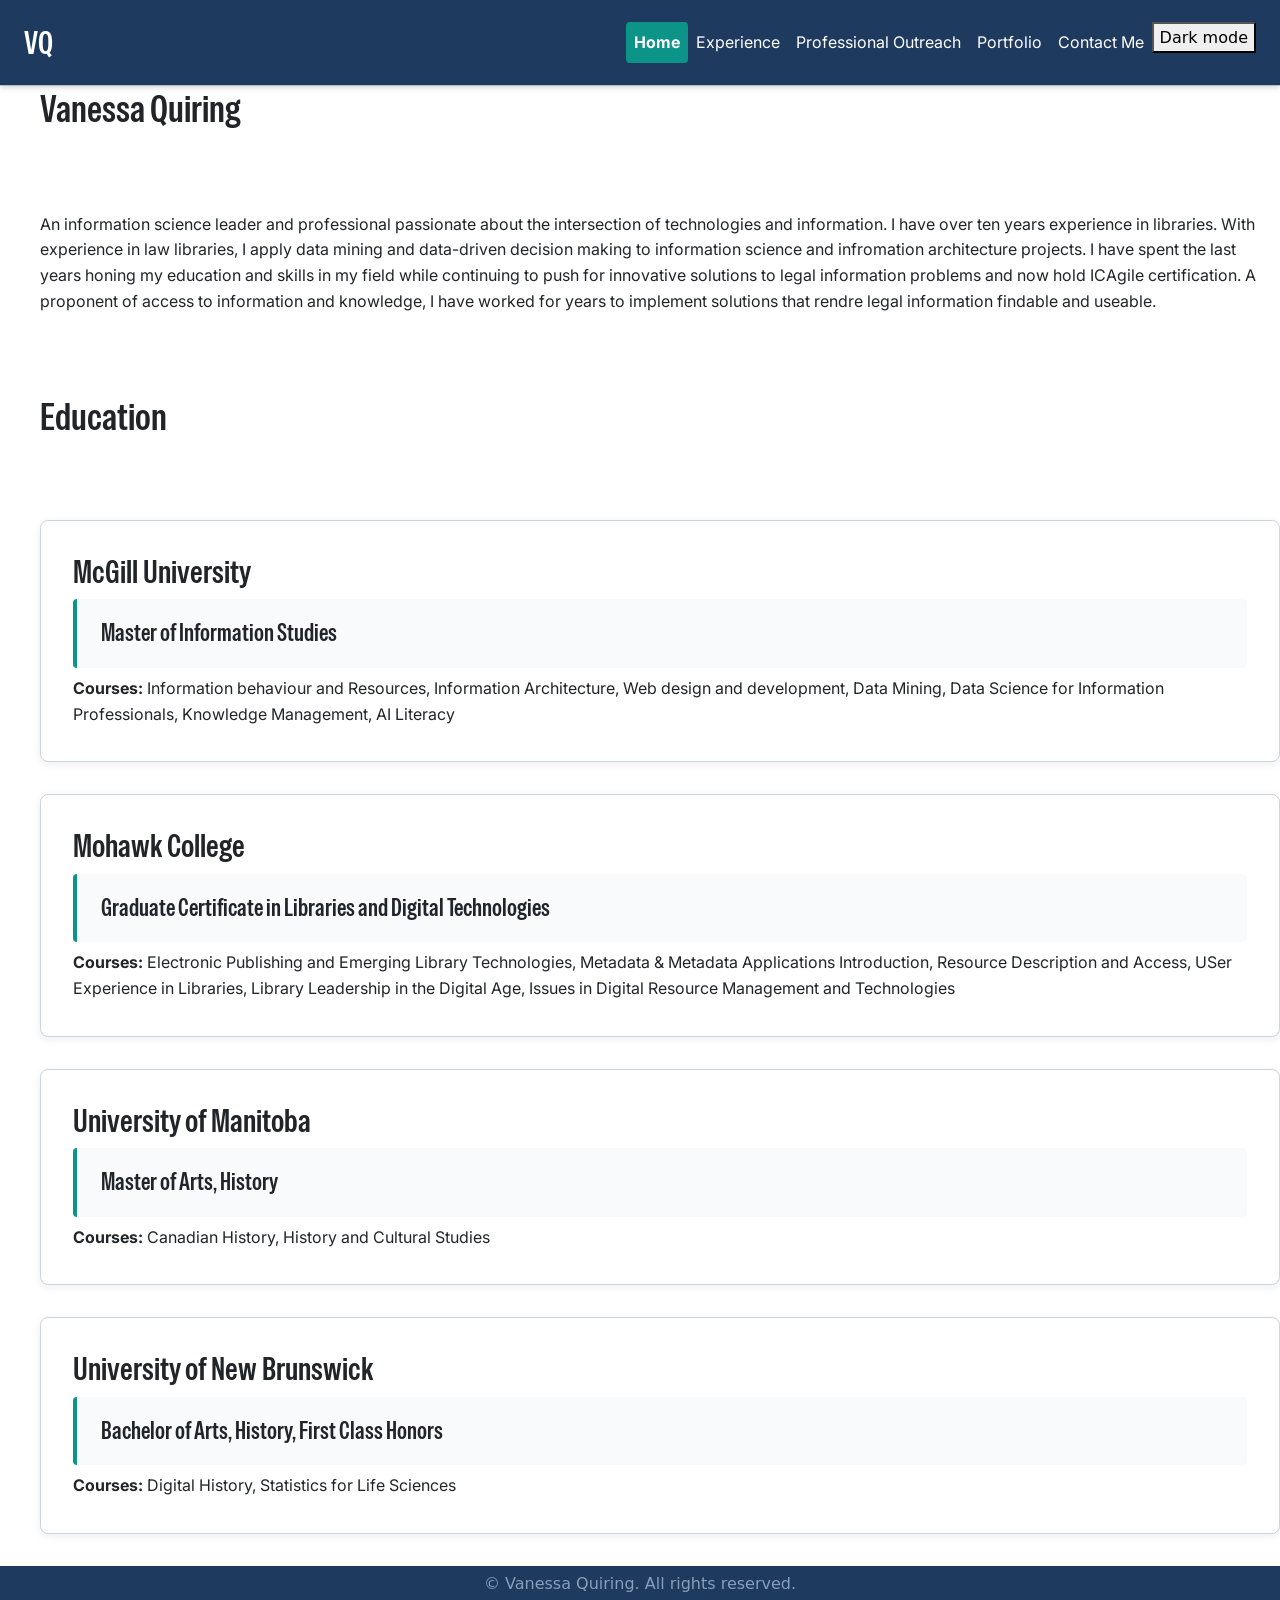
==== commit f2641d45: "Update about.html" ====
--- a/about.html
+++ b/about.html
@@ -11,6 +11,10 @@
     <link rel="preconnect" href="https://fonts.gstatic.com" crossorigin>
     <link href="https://fonts.googleapis.com/css2?family=Special+Gothic+Condensed+One&display=swap" rel="stylesheet">
     <link href="https://fonts.googleapis.com/css2?family=Inter:wght@400;700&display=swap" rel="stylesheet">
+
+        <!-- Bootstrap JS and shared site script. "defer" runs them after the page is parsed, so dark mode is applied before the page is shown -->
+    <script src="https://cdn.jsdelivr.net/npm/bootstrap@5.3.3/dist/js/bootstrap.bundle.min.js" defer></script>
+    <script src="../Assets/js/main.js" defer></script>
 </head>
 <body>
 <!-- aria-label added in for accessibility readers-->
--- a/Assets/css/mystyle1.css
+++ b/Assets/css/mystyle1.css
@@ -7,7 +7,7 @@
   --color-text: #0F172A;
   --color-muted: #879ebd;
   --color-bg: #F8FAFC;
-  --color-bg-alt: #43689a;
+  --color-bg-alt: #889fbd;
   --color-border: #CBD5E1;
   --color-white: #FFFFFF;
 
@@ -15,32 +15,21 @@
 
   --font-base: "Inter", sans-serif;
   --font-heading: "Special Gothic Condensed One", sans-serif;
-
-  
-.theme-a {
-  background: var(--color-bg);
-  color: var(--color-primary);
-}
-@media (prefers-color-scheme: dark) {
-  .theme-a.adaptive {
-    background: black;
-    color: var(--color-primary-dark);
-    outline: 5px dashed black;
-  }
-}
-}
-root.dark-mode
+}
+
+
   
 
 /* Reset default browser spacing */
 body {
   margin: 0;
   padding: 0;
-}
-
-.main-text {
-  max-width: 80%;
-  padding: 20px;
+  line-height: 1.6
+}
+
+.content-wrapper {
+  margin: 0;    /* Centers the text box horizontally */
+  padding-left: 40px;     /* Adds padding so text doesn't touch edges on mobile */
 }
 
 .header-bar {
@@ -103,11 +92,15 @@
 section {
   background-color: var(--color-bg);
   color: var(--color-text);
-  padding: 4rem 0;
 }
 
 section:nth-of-type(even) {
-  background-color: var(--color-bg-alt);
+  background-color: var(--color-muted);
+}
+
+/*Add info to cliackable links */
+.list-cert a {
+  text-decoration: underline;
 }
 
 /* Chronology container  in order to list education and work experience in similar box layout.*/
@@ -115,7 +108,7 @@
   display: flex;
   flex-direction: column;
   gap: 1.5rem;
-  max-width: 60%;
+  max-width: 1600px;
   padding: 2rem;
   background-color: var(--color-white);
   border: 1px solid var(--color-border);
@@ -138,7 +131,7 @@
   color: var(--color-muted);
 }
 .section-title {
-  margin-top: 5rem;
+  margin-top: auto;
   margin-bottom: 5rem;
 }
 
@@ -154,8 +147,8 @@
   padding: 10px;
 }
 .container div {
-  background-color: #f1f1f1;
-  border: 1px solid --color-primary;
+  background-color: var(--color-bg);
+  border: 1px solid var(--color-primary);
   padding: 10px;
   font-size: 30px;
   text-align: center;
@@ -163,7 +156,8 @@
 
 p {
   font-family: var(--font-base);
-  font-size: 10px;
+  font-size: 16px;
+  margin-bottom: 2px;
 }
 
 h1,
@@ -172,35 +166,35 @@
   font-family: var(--font-heading);
 }
 
-h1 {font-size: 24px;
-}
-
-h2 {font-size: 18px;}
-
-h3 {font-size: 16px;}
-
-h4 {font-size: 14px;}
+h1 {font-size: 38px;
+}
+
+h2 {font-size: 32px;}
+
+h3 {font-size: 24px;}
+
+h4 {font-size: 20px;}
 
 
 
 /* Container for skill bars */
 .container-skills {
   width: 100%; /* Full width */
-  background-color: var(--color-bg);
+  background-color: var(--color-border);
 
 }
 
 .skills {
   text-align: right; /* Right-align text */
-  padding-top: 2px; /* Add top padding */
+  padding-top: 1px; /* Add top padding */
   padding-bottom: 2px; /* Add bottom padding */
-  color: black; /* White text color */
-}
-
-.html {width: 60%; background-color: var(--color-accent);} /* Green */
-.css {width: 80%; background-color: var(--color-accent);} /* Blue */
-.js {width: 65%; background-color: var(--color-accent);} /* Red */
-.php {width: 60%; background-color: var(--color-primary);} /* Dark Grey */
+  color: var(--color-text); /* White text color */
+}
+
+.novice {width: 50%; background-color: var(--color-accent);} /* Green */
+.competent {width: 60%; background-color: var(--color-accent);} /* Blue */
+.proficient {width: 75%; background-color: var(--color-accent);} /* Red */
+.expert {width: 100%; background-color: var(--color-accent);} /* Dark Grey */
 
 * {
   box-sizing: border-box;
@@ -210,7 +204,7 @@
 input[type=text], select, textarea {
   width: 100%;
   padding: 12px;
-  border: 1px solid #ccc;
+  border: 1px solid var(--color-border);
   margin-top: 6px;
   margin-bottom: 16px;
   resize: vertical;
@@ -218,7 +212,7 @@
 
 input[type=submit] {
   background-color: var(--color-primary);
-  color: white;
+  color: var(--color-white);
   padding: 12px 20px;
   border: none;
   cursor: pointer;
@@ -272,7 +266,7 @@
 }
 
 /* Add a background color to the button if it is clicked on (add the .active class with JS), and when you move the mouse over it (hover) */
-.active, .accordion:hover {
+.active.accordion, .accordion:hover {
   background-color: var(--color-bg);
 }
 
@@ -291,17 +285,26 @@
   float: right;
 }
 
-.active:after {
+.active.accordion:after {
   content: "\2796"; /* Unicode character for "minus" sign (-) */
   color: var(--color-accent)
 }
 
 /*To create flip card for portfolio projects with each card flipping for a description of the project*/
+.card-container {
+  display: flex;
+  justify-content: center;
+  gap: 20px;
+  flex-wrap: wrap;
+  padding: 40px;
+}
+
 .flip-card {
   background-color: transparent;
   width: 300px;
   height: 300px;
   perspective: 1000px;
+
 }
 
 .flip-card-inner {
@@ -330,7 +333,7 @@
 
 .flip-card-front {
   background-color: var(--color-primary);
-  color: var(--color-text);
+  color: var(--color-white);
 }
 
 .flip-card-back {
